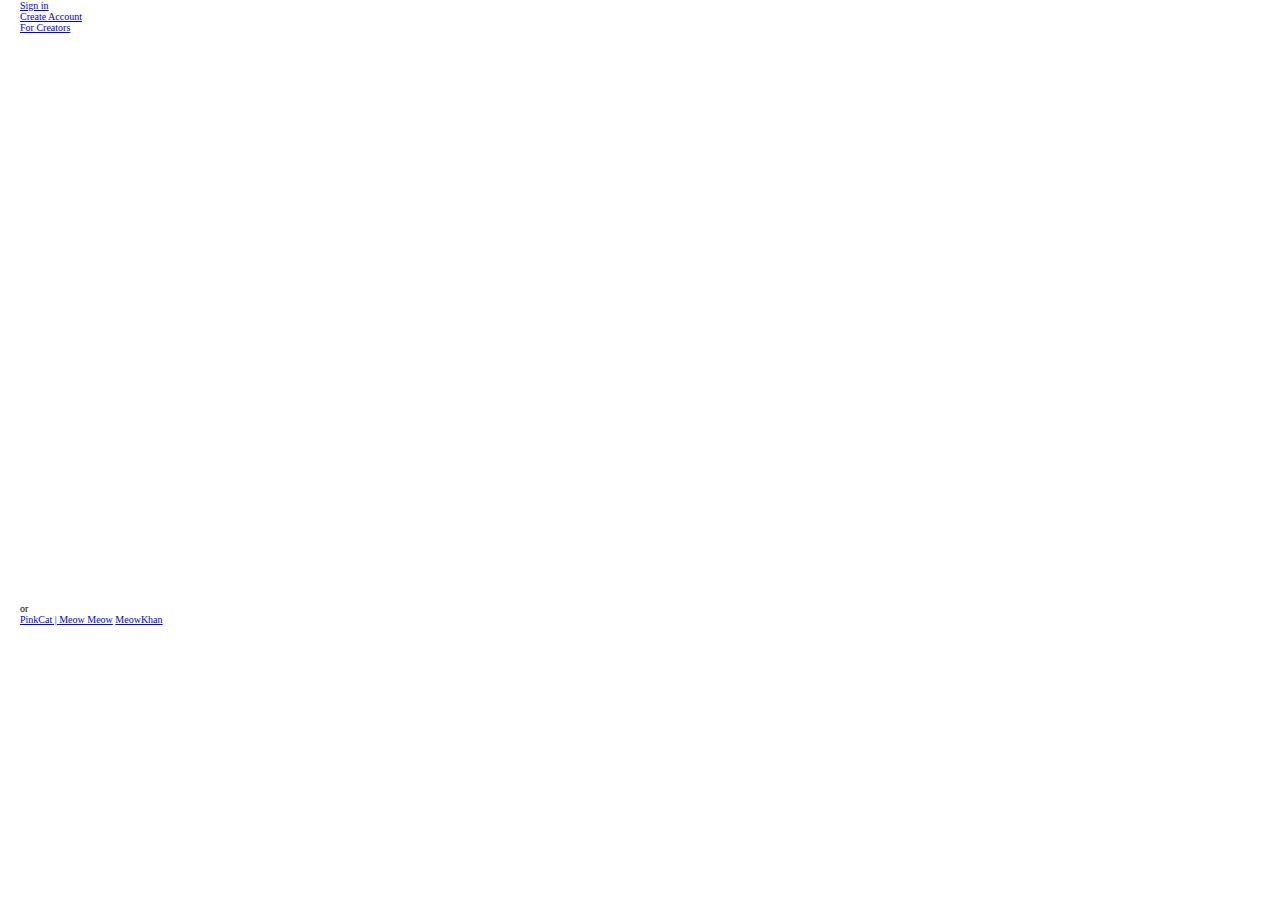
==== index.html @ 4145757f "Tst" ====
<!DOCTYPE html>
<html lang="en">
<head>
    <meta charset="UTF-8">
    <meta http-equiv="X-UA-Compatible" content="IE=edge">
    <meta name="viewport" content="width=device-width, initial-scale=1.0">
    <link rel="stylesheet" href="./css/style.css">
    <title>Document</title>
</head>
<body>
    <header class="container">
        <div class="header-inner">
            <div class="header-right">
                <ul class="header-buttons">
                    <li class="list-reset">
                        <a href="#" class="signin-button">Sign in</a>
                    </li>
                    <li class="list-reset">
                        <a href="#" class="signup-button">Create Account</a>
                    </li>
                    <li class="list-reset">
                        <a href="#" class="creators-button">For Creators</a>
                    </li>
                </ul>
            </div>
            <div class="header-middle"></div>
            <div class="header-left">
                <div class="logo-left">
                    <img src="/images/logo.svg" alt="Logo">
                </div>
            </div>
        </div>
    </header>
    <main class="container">
        <div class="search-song">
            <div class="search-field"></div>
            <p>or</p>
            <div class="upload-button"></div>
        </div>
        <section class="trending">
            <div class="boxes">
                <div class="row d-flex">
                    <div class="box d-flex fd-column">
                        <span class="box-top">
                            <span class="box-play"></span>
                        </span>
                        <span class="box-bottom">
                            <a href="#" class="box-link-title">PinkCat | Meow Meow</a>
                            <a href="#" class="box-link-artist">MeowKhan</a>
                        </span>
                    </div>
                </div>
            </div>
        </section>
        <section class="creators"></section>
        <section class="thanks"></section>
    </main>
    <footer class="container"></footer>
</body>
</html>
---- css/style.css ----
@import "style.css";
/* Resets */
*{
    padding: 0;
    margin: 0;
    box-sizing: border-box;
}
html{
    font-size: 10px;
}

.list-reset{
    list-style-type: none;
}
/* Utils */
.container{
    margin: 0 auto;
    max-width: 1240px;
}
.d-flex{
    display: flex;
}
.fd-column{
    flex-direction: column;
}
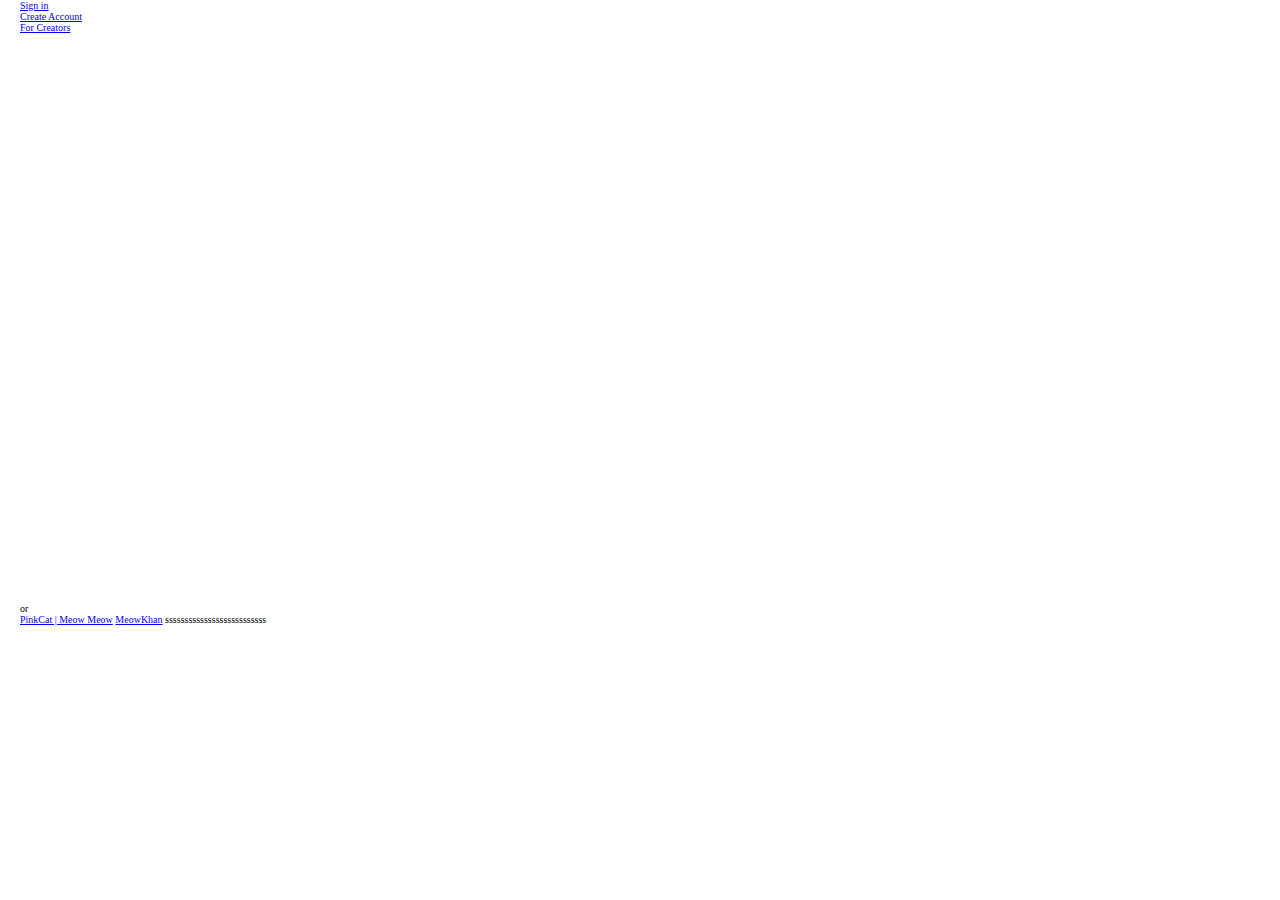
==== commit 377c56e5: "test?" ====
--- a/index.html
+++ b/index.html
@@ -47,6 +47,7 @@
                         <span class="box-bottom">
                             <a href="#" class="box-link-title">PinkCat | Meow Meow</a>
                             <a href="#" class="box-link-artist">MeowKhan</a>
+                            ssssssssssssssssssssssssss
                         </span>
                     </div>
                 </div>
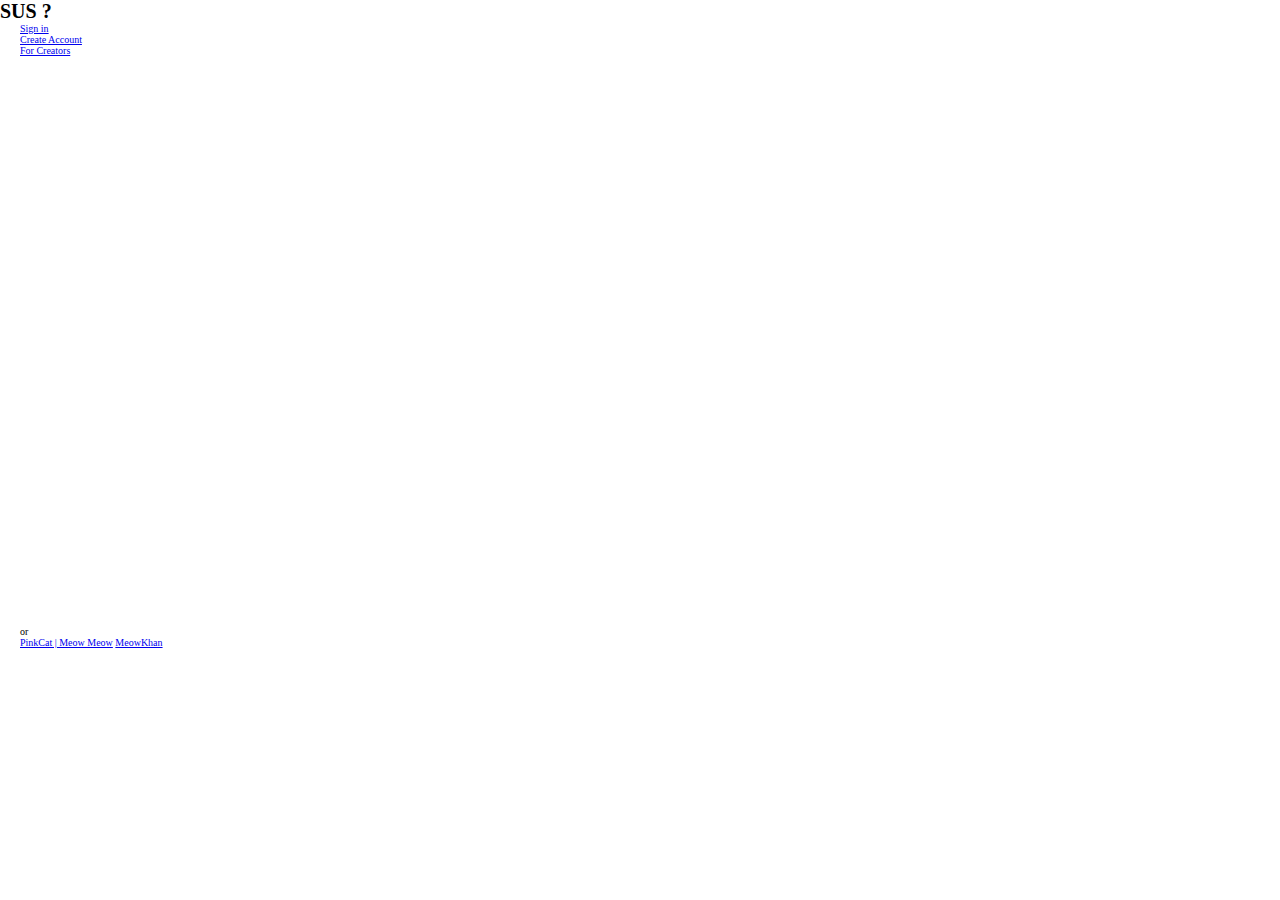
==== commit e86ed8c5: "TEST SUS" ====
--- a/index.html
+++ b/index.html
@@ -8,6 +8,7 @@
     <title>Document</title>
 </head>
 <body>
+    <h1>SUS ?</h1>
     <header class="container">
         <div class="header-inner">
             <div class="header-right">
@@ -47,7 +48,6 @@
                         <span class="box-bottom">
                             <a href="#" class="box-link-title">PinkCat | Meow Meow</a>
                             <a href="#" class="box-link-artist">MeowKhan</a>
-                            ssssssssssssssssssssssssss
                         </span>
                     </div>
                 </div>
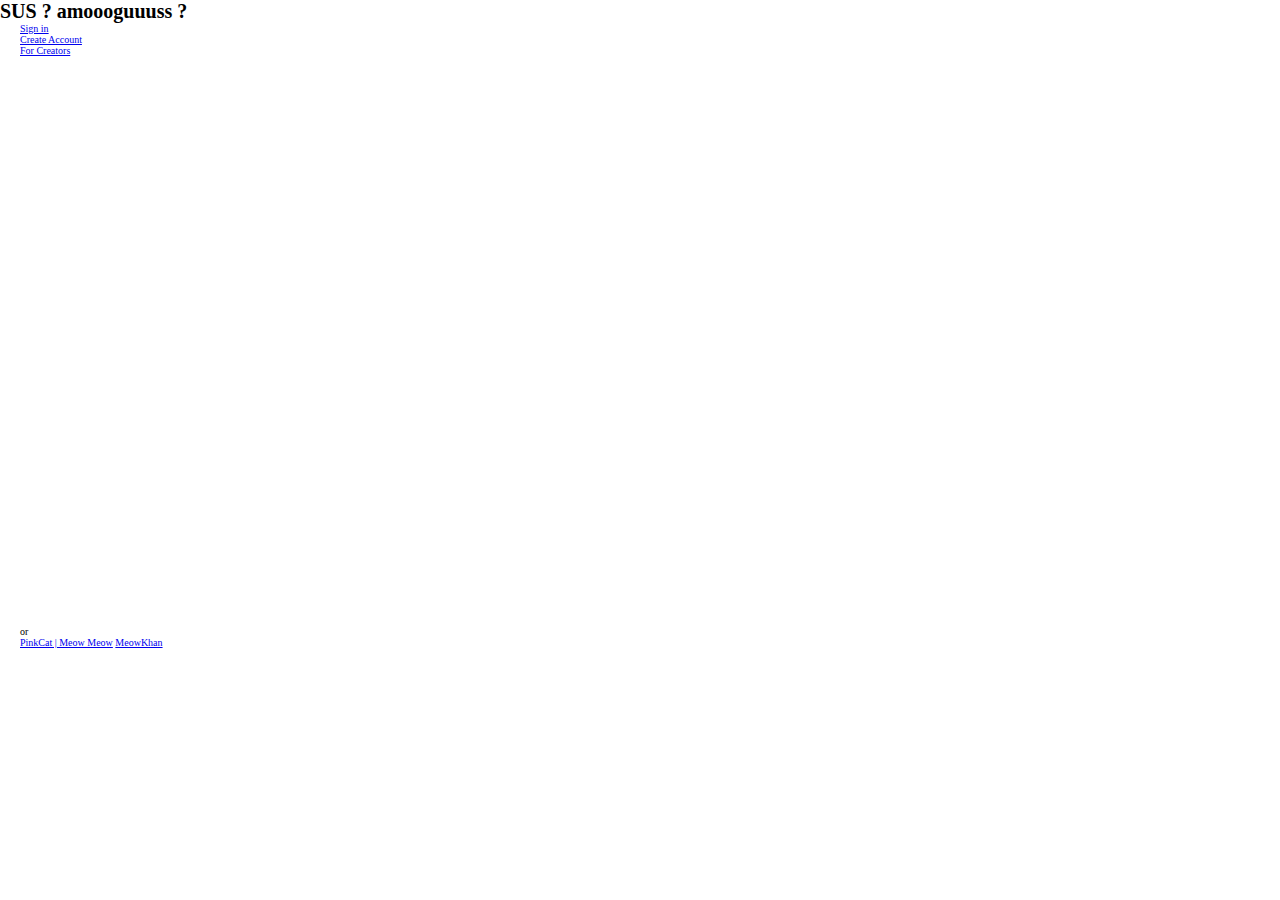
==== commit 336906f1: "amoogus" ====
--- a/index.html
+++ b/index.html
@@ -8,7 +8,7 @@
     <title>Document</title>
 </head>
 <body>
-    <h1>SUS ?</h1>
+    <h1>SUS ? amoooguuuss ?</h1>
     <header class="container">
         <div class="header-inner">
             <div class="header-right">
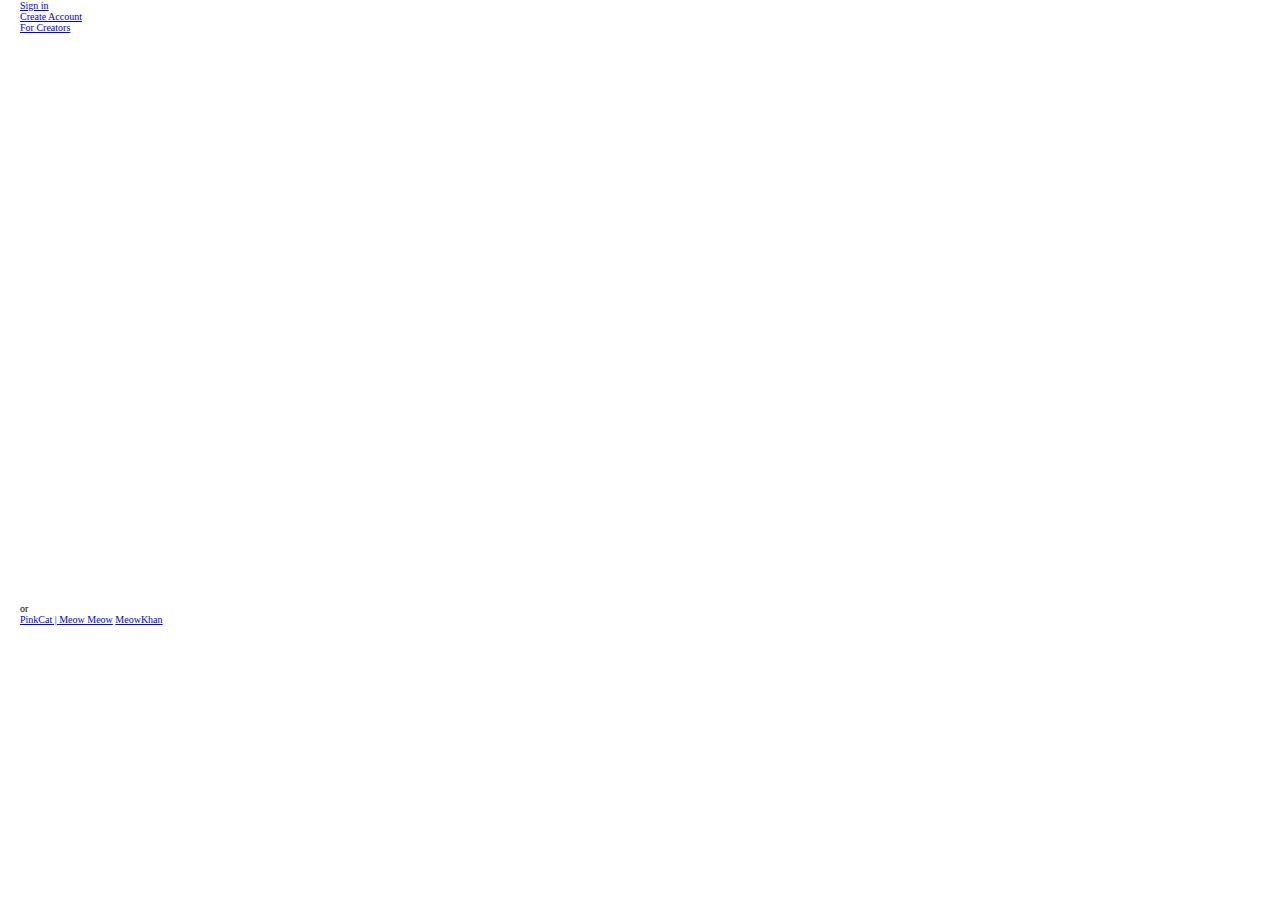
==== commit 996b202f: "Added Logo png file" ====
--- a/index.html
+++ b/index.html
@@ -8,7 +8,6 @@
     <title>Document</title>
 </head>
 <body>
-    <h1>SUS ? amoooguuuss ?</h1>
     <header class="container">
         <div class="header-inner">
             <div class="header-right">
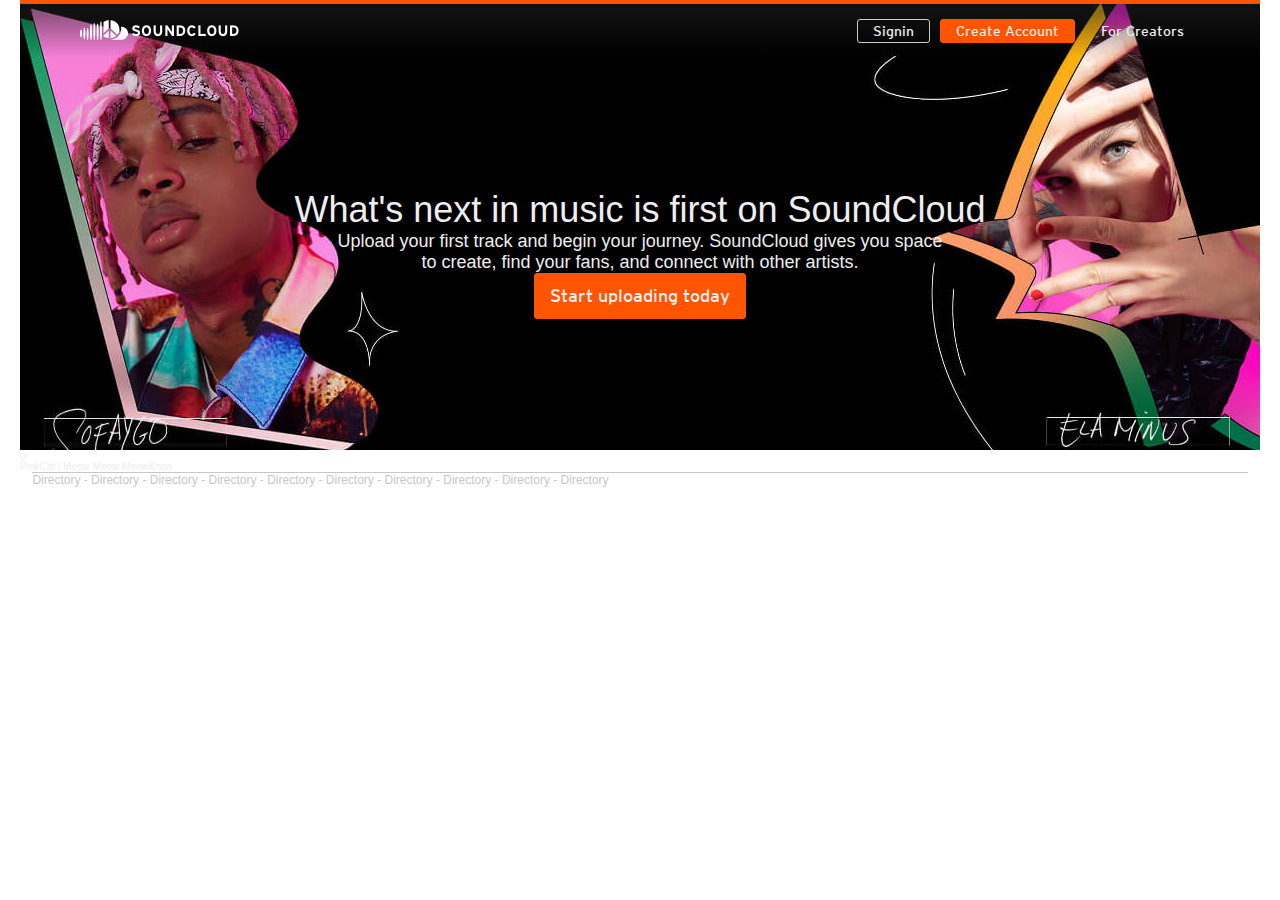
==== commit 05f23f15: "Added Header Added Hero Added Footer" ====
--- a/index.html
+++ b/index.html
@@ -7,28 +7,34 @@
     <link rel="stylesheet" href="./css/style.css">
     <title>Document</title>
 </head>
-<body>
+<body class="container">
     <header class="container">
         <div class="header-inner">
+            <div class="header-left">
+                <div class="logo-left">
+                    <img src="/images/logo.png" alt="Logo">
+                    <img src="/images/logo2.png" alt="Logo">
+                </div>
+            </div>
+            <div class="header-middle"></div>
             <div class="header-right">
                 <ul class="header-buttons">
                     <li class="list-reset">
-                        <a href="#" class="signin-button">Sign in</a>
+                        <a href="#" class="signin-button button">Signin</a>
                     </li>
                     <li class="list-reset">
-                        <a href="#" class="signup-button">Create Account</a>
+                        <a href="#" class="signup-button button">Create Account</a>
                     </li>
                     <li class="list-reset">
-                        <a href="#" class="creators-button">For Creators</a>
+                        <a href="#" class="creators-button button">For Creators</a>
                     </li>
                 </ul>
             </div>
-            <div class="header-middle"></div>
-            <div class="header-left">
-                <div class="logo-left">
-                    <img src="/images/logo.svg" alt="Logo">
-                </div>
-            </div>
+        </div>
+        <div class="hero">
+            <h1>What's next in music is first on SoundCloud</h1>
+            <p>Upload your first track and begin your journey. SoundCloud gives you space to create, find your fans, and connect with other artists. </p>
+            <a href="#" class="button">Start uploading today</a>
         </div>
     </header>
     <main class="container">
@@ -55,6 +61,28 @@
         <section class="creators"></section>
         <section class="thanks"></section>
     </main>
-    <footer class="container"></footer>
+    <footer class="container">
+        <div class="links">
+            <a href="#">Directory</a>
+            -
+            <a href="#">Directory</a>
+            -
+            <a href="#">Directory</a>
+            -
+            <a href="#">Directory</a>
+            -
+            <a href="#">Directory</a>
+            -
+            <a href="#">Directory</a>
+            -
+            <a href="#">Directory</a>
+            -
+            <a href="#">Directory</a>
+            -
+            <a href="#">Directory</a>
+            -
+            <a href="#">Directory</a>
+        </div>
+    </footer>
 </body>
 </html>--- a/css/style.css
+++ b/css/style.css
@@ -1,4 +1,4 @@
-@import "style.css";
+@import "fonts.css";
 /* Resets */
 *{
     padding: 0;
@@ -8,9 +8,18 @@
 html{
     font-size: 10px;
 }
+body{
+    font-family:Lucida Grande,Lucida Sans Unicode,Lucida Sans,Garuda,Verdana,Tahoma,sans-serif;
+    color:#eee;
+}
 
 .list-reset{
     list-style-type: none;
+}
+
+a{
+    text-decoration: none;
+    color: #eee;
 }
 /* Utils */
 .container{
@@ -22,4 +31,103 @@
 }
 .fd-column{
     flex-direction: column;
+}
+.button{
+    display: flex;
+    align-items: center;
+    background:#f50;
+    padding: 0.3rem 1.5rem;
+    border: 0.1rem solid #f50;
+    cursor: pointer;
+    border-radius: 0.3rem;
+    font-size: 1.4rem;
+    font-weight: 400;
+    text-align: center;
+    width: max-content;
+    font-family: Interstate,Lucida Grande,Lucida Sans Unicode,Lucida Sans,Garuda,Verdana,Tahoma,sans-serif;
+    text-shadow: none;
+}
+
+/* Normal Stuff */
+header{
+    background: #f50 url("/images/landing.jpg") 50% 0.4rem/cover no-repeat;
+    padding-top: 0.4rem;
+    height: 450px;
+    display: flex;
+    flex-direction: column;
+
+}
+.header-inner{
+    display: flex;
+    flex-direction: row;
+    padding: 1.5rem 6rem;
+    background: rgb(9,86,121);
+    background: linear-gradient(0deg, rgba(9,86,121,0) 0%, rgba(33,33,33,0.5) 86%);
+}
+/* .header-right{
+
+} */
+.header-buttons{
+    display: flex;
+    flex-direction: row;
+    gap:1rem;
+    flex-wrap: wrap;
+}
+.signin-button{
+    background:transparent;
+    border-color: #ccc;
+}
+/* .signup-button{
+
+} */
+.creators-button{
+    background: transparent;
+    border-color: transparent;
+}
+/* .header-left{
+
+} */
+.logo-left{
+    display: flex;
+    flex-wrap: nowrap;
+}
+.header-middle{
+    flex-grow: 1;
+}
+.hero{
+    display: flex;
+    flex-direction: column;
+    flex: 1;
+    justify-content: center;
+    align-items: center;
+    text-align: center;
+    font-weight: 100;
+}
+.hero p {
+    max-width: 50%;
+    font-size: 1.8rem;
+    
+}
+.hero h1{
+    font-size: 3.6rem;
+    font-weight: 100;
+}
+.hero .button{
+    height: 4.6rem;
+    line-height: 4.6rem;
+    min-width: 21rem;
+    font-size: 1.8rem;
+}
+
+footer{
+    border-top: 1px #c7c7c7 solid;
+    width: 98%;
+    color: #c7c7c7;
+    font-size: 1.2rem;
+}
+footer a{
+    color: #c7c7c7;
+}
+footer a:hover{
+    color: #b5b5b5;
 }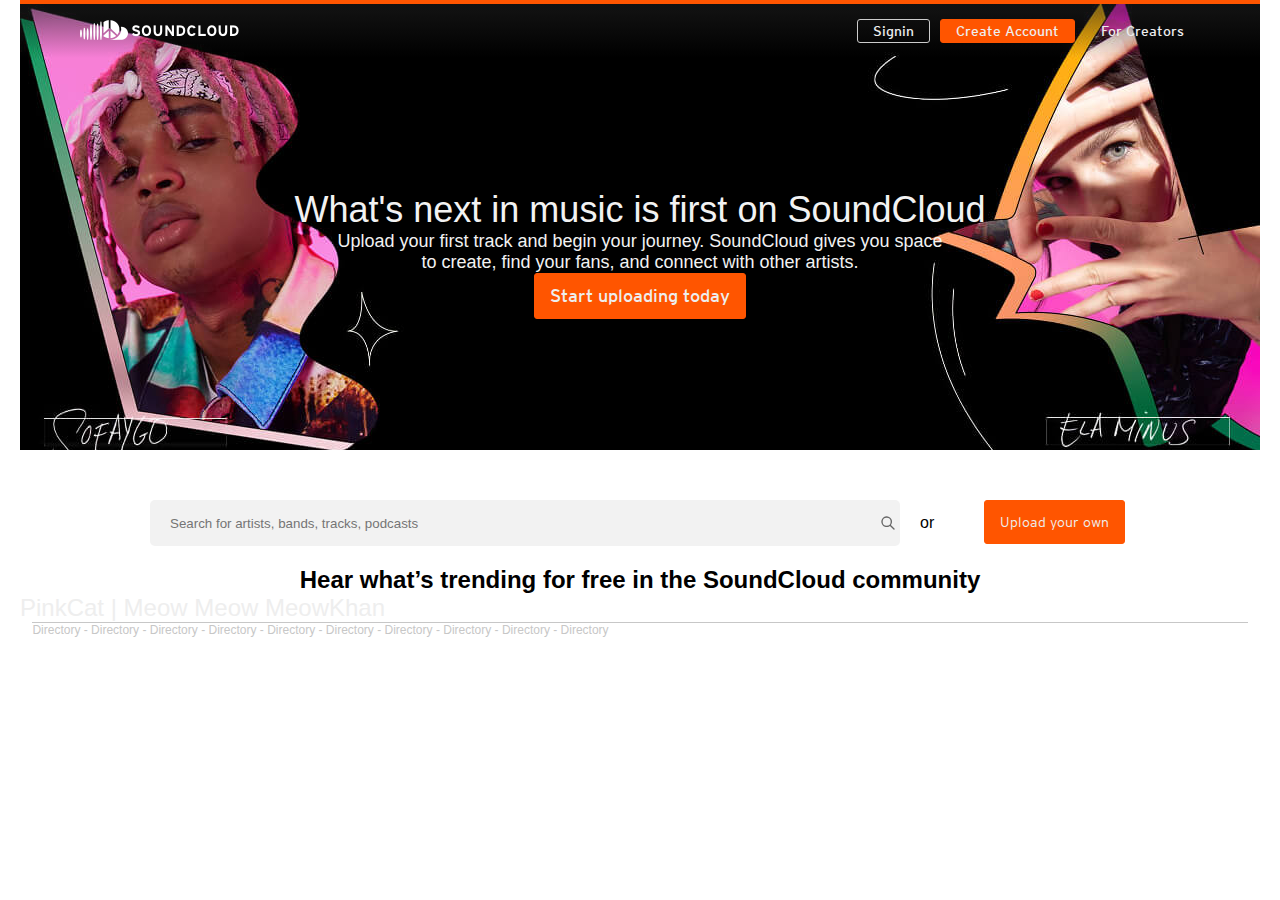
==== commit d64407d7: "added searchbox and upload button and next section header title" ====
--- a/index.html
+++ b/index.html
@@ -1,88 +1,104 @@
 <!DOCTYPE html>
 <html lang="en">
-<head>
-    <meta charset="UTF-8">
-    <meta http-equiv="X-UA-Compatible" content="IE=edge">
-    <meta name="viewport" content="width=device-width, initial-scale=1.0">
-    <link rel="stylesheet" href="./css/style.css">
+  <head>
+    <meta charset="UTF-8" />
+    <meta http-equiv="X-UA-Compatible" content="IE=edge" />
+    <meta name="viewport" content="width=device-width, initial-scale=1.0" />
+    <link rel="stylesheet" href="./css/style.css" />
     <title>Document</title>
-</head>
-<body class="container">
+  </head>
+  <body class="container">
     <header class="container">
-        <div class="header-inner">
-            <div class="header-left">
-                <div class="logo-left">
-                    <img src="/images/logo.png" alt="Logo">
-                    <img src="/images/logo2.png" alt="Logo">
-                </div>
-            </div>
-            <div class="header-middle"></div>
-            <div class="header-right">
-                <ul class="header-buttons">
-                    <li class="list-reset">
-                        <a href="#" class="signin-button button">Signin</a>
-                    </li>
-                    <li class="list-reset">
-                        <a href="#" class="signup-button button">Create Account</a>
-                    </li>
-                    <li class="list-reset">
-                        <a href="#" class="creators-button button">For Creators</a>
-                    </li>
-                </ul>
-            </div>
+      <div class="header-inner">
+        <div class="header-left">
+          <div class="logo-left">
+            <img src="/images/logo.png" alt="Logo" />
+            <img src="/images/logo2.png" alt="Logo" />
+          </div>
         </div>
-        <div class="hero">
-            <h1>What's next in music is first on SoundCloud</h1>
-            <p>Upload your first track and begin your journey. SoundCloud gives you space to create, find your fans, and connect with other artists. </p>
-            <a href="#" class="button">Start uploading today</a>
+        <div class="header-middle"></div>
+        <div class="header-right">
+          <ul class="header-buttons">
+            <li class="list-reset">
+              <a href="#" class="signin-button button">Signin</a>
+            </li>
+            <li class="list-reset">
+              <a href="#" class="signup-button button">Create Account</a>
+            </li>
+            <li class="list-reset">
+              <a href="#" class="creators-button button">For Creators</a>
+            </li>
+          </ul>
         </div>
+      </div>
+      <div class="hero">
+        <h1>What's next in music is first on SoundCloud</h1>
+        <p>
+          Upload your first track and begin your journey. SoundCloud gives you
+          space to create, find your fans, and connect with other artists.
+        </p>
+        <a href="#" class="button">Start uploading today</a>
+      </div>
     </header>
     <main class="container">
-        <div class="search-song">
-            <div class="search-field"></div>
-            <p>or</p>
-            <div class="upload-button"></div>
+      <div class="search-song d-flex">
+        <div class="search-field d-flex justify-center">
+          <form action="#">
+            <input
+              type="search"
+              name="search"
+              placeholder="Search for artists, bands, tracks, podcasts"
+            />
+          </form>
         </div>
-        <section class="trending">
-            <div class="boxes">
-                <div class="row d-flex">
-                    <div class="box d-flex fd-column">
-                        <span class="box-top">
-                            <span class="box-play"></span>
-                        </span>
-                        <span class="box-bottom">
-                            <a href="#" class="box-link-title">PinkCat | Meow Meow</a>
-                            <a href="#" class="box-link-artist">MeowKhan</a>
-                        </span>
-                    </div>
-                </div>
+        <div class="after-searchbox">
+          <p>or</p>
+          <div class="upload-button">
+            <a class="hero button">Upload your own</a>
+          </div>
+        </div>
+      </div>
+      <section class="trending">
+        <h4>Hear what’s trending for free in the SoundCloud community</h4>
+        <div class="boxes">
+          <div class="row d-flex">
+            <div class="box d-flex fd-column">
+              <span class="box-top">
+                <span class="box-play"></span>
+              </span>
+              <span class="box-bottom">
+                <a href="#" class="box-link-title">PinkCat | Meow Meow</a>
+                <a href="#" class="box-link-artist">MeowKhan</a>
+              </span>
             </div>
-        </section>
-        <section class="creators"></section>
-        <section class="thanks"></section>
+          </div>
+        </div>
+      </section>
+      <section class="creators"></section>
+      <section class="thanks"></section>
     </main>
     <footer class="container">
-        <div class="links">
-            <a href="#">Directory</a>
-            -
-            <a href="#">Directory</a>
-            -
-            <a href="#">Directory</a>
-            -
-            <a href="#">Directory</a>
-            -
-            <a href="#">Directory</a>
-            -
-            <a href="#">Directory</a>
-            -
-            <a href="#">Directory</a>
-            -
-            <a href="#">Directory</a>
-            -
-            <a href="#">Directory</a>
-            -
-            <a href="#">Directory</a>
-        </div>
+      <div class="links">
+        <a href="#">Directory</a>
+        -
+        <a href="#">Directory</a>
+        -
+        <a href="#">Directory</a>
+        -
+        <a href="#">Directory</a>
+        -
+        <a href="#">Directory</a>
+        -
+        <a href="#">Directory</a>
+        -
+        <a href="#">Directory</a>
+        -
+        <a href="#">Directory</a>
+        -
+        <a href="#">Directory</a>
+        -
+        <a href="#">Directory</a>
+      </div>
     </footer>
-</body>
-</html>+  </body>
+</html>
--- a/css/style.css
+++ b/css/style.css
@@ -10,7 +10,7 @@
 }
 body{
     font-family:Lucida Grande,Lucida Sans Unicode,Lucida Sans,Garuda,Verdana,Tahoma,sans-serif;
-    color:#eee;
+    color:#f2f2f2;
 }
 
 .list-reset{
@@ -31,6 +31,9 @@
 }
 .fd-column{
     flex-direction: column;
+}
+.justify-center{
+    justify-content: center;
 }
 .button{
     display: flex;
@@ -130,4 +133,52 @@
 }
 footer a:hover{
     color: #b5b5b5;
-}+}
+
+.search-field form input{
+    display: flex;
+    justify-content: center;
+    margin-top: 5rem;
+    margin-left: 13rem;
+    background-color: #f2f2f2;
+    background-image: url(/images/search.svg);
+    background-position: 73rem 1.5rem; 
+    background-repeat: no-repeat;
+    outline: none;
+    height: 4.6rem;
+    border-radius: .5rem;
+    width: 75rem;
+    padding-left: 2rem;
+    padding-top: 1.6rem;
+    padding-bottom: 1.6rem;
+    border: none;
+    color: #bbbbbb;
+    /* definig searchbox */
+}
+.after-searchbox{
+    display: flex;
+    margin-top: 5rem;
+    justify-content: center;
+    align-items: center;
+    gap: 5rem;
+    font-size: 1.6rem;
+    color: black;
+    /* defining text & buttons after searchbox */
+}
+.after-searchbox p{
+    margin-left: 2rem;
+}
+.upload-button{
+    height: 4.6rem;
+    line-height: 3.6rem;
+    min-width: 21rem;
+    font-size: 1.8rem;
+}
+/* trending section */
+.trending{
+    color: #000;
+    text-align: center;
+    padding-top: 2rem;
+    font-size: 2.4rem;
+    font-weight: 100;
+}
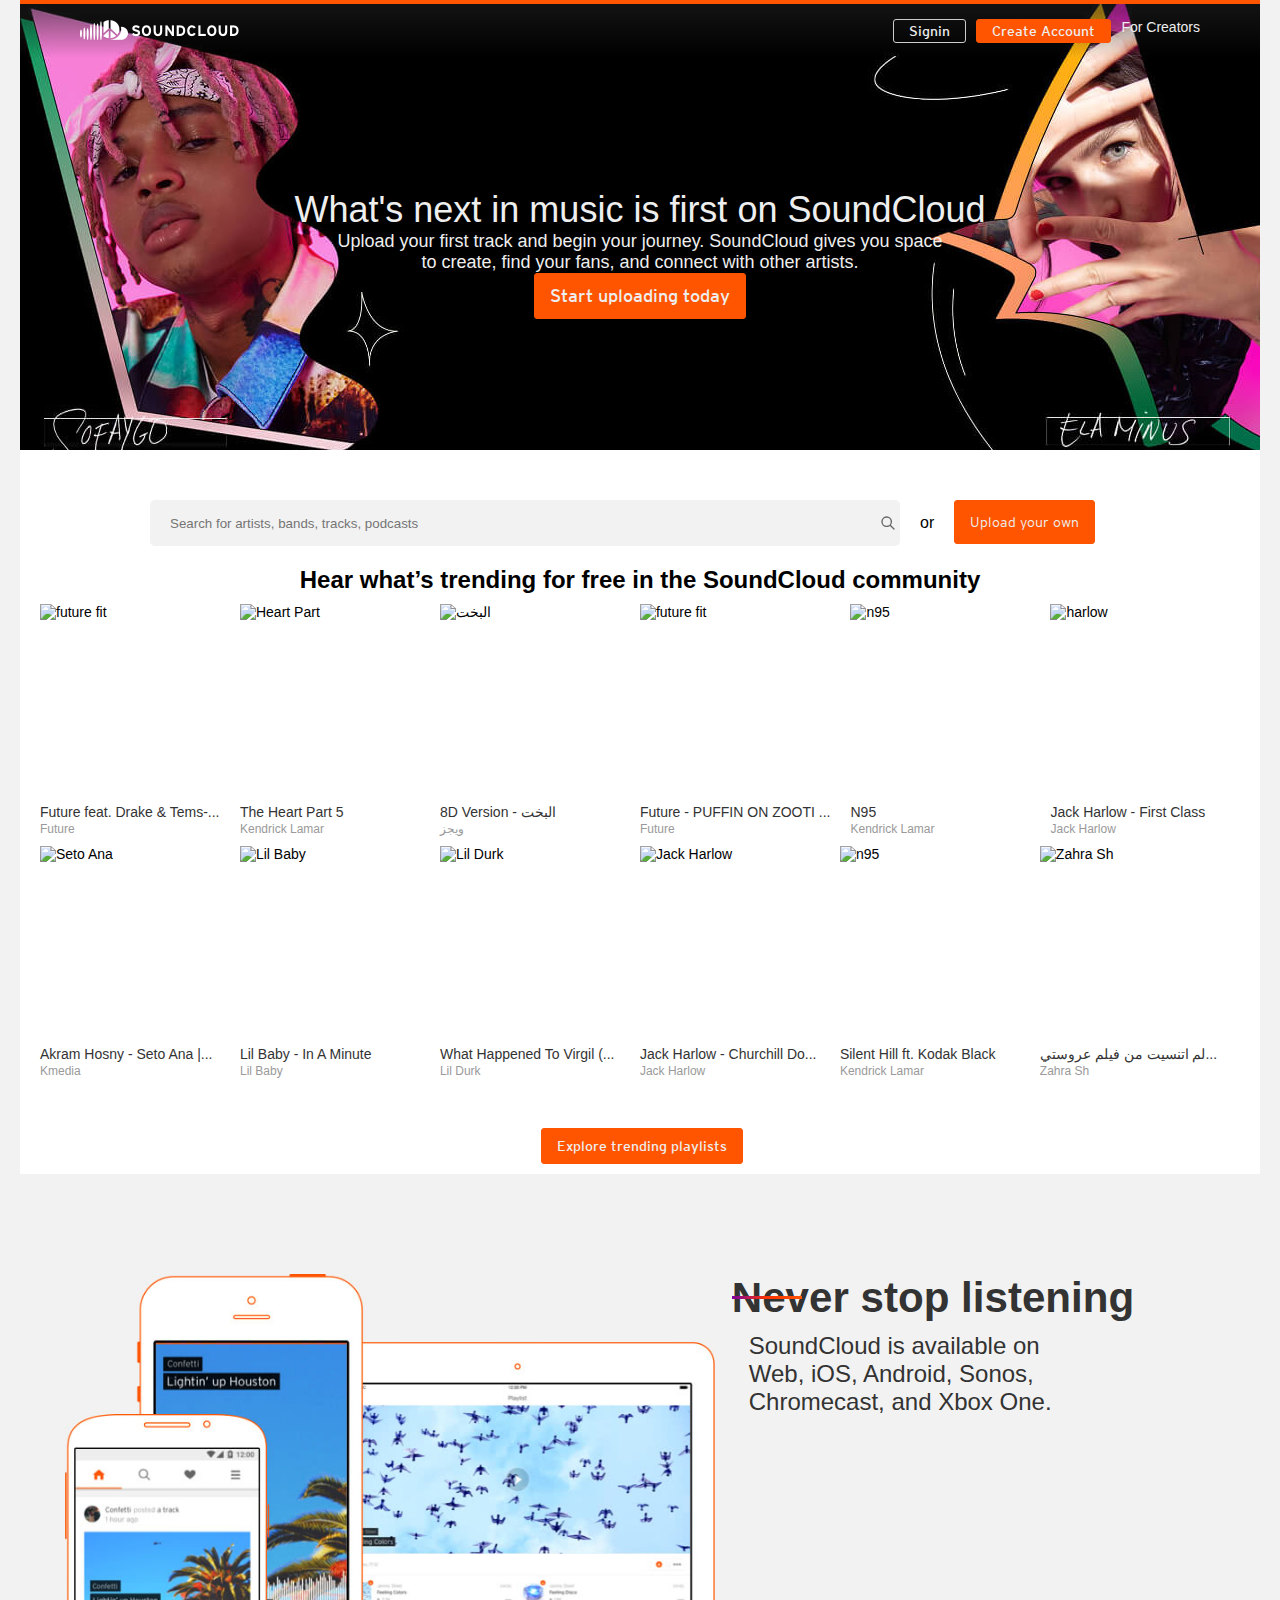
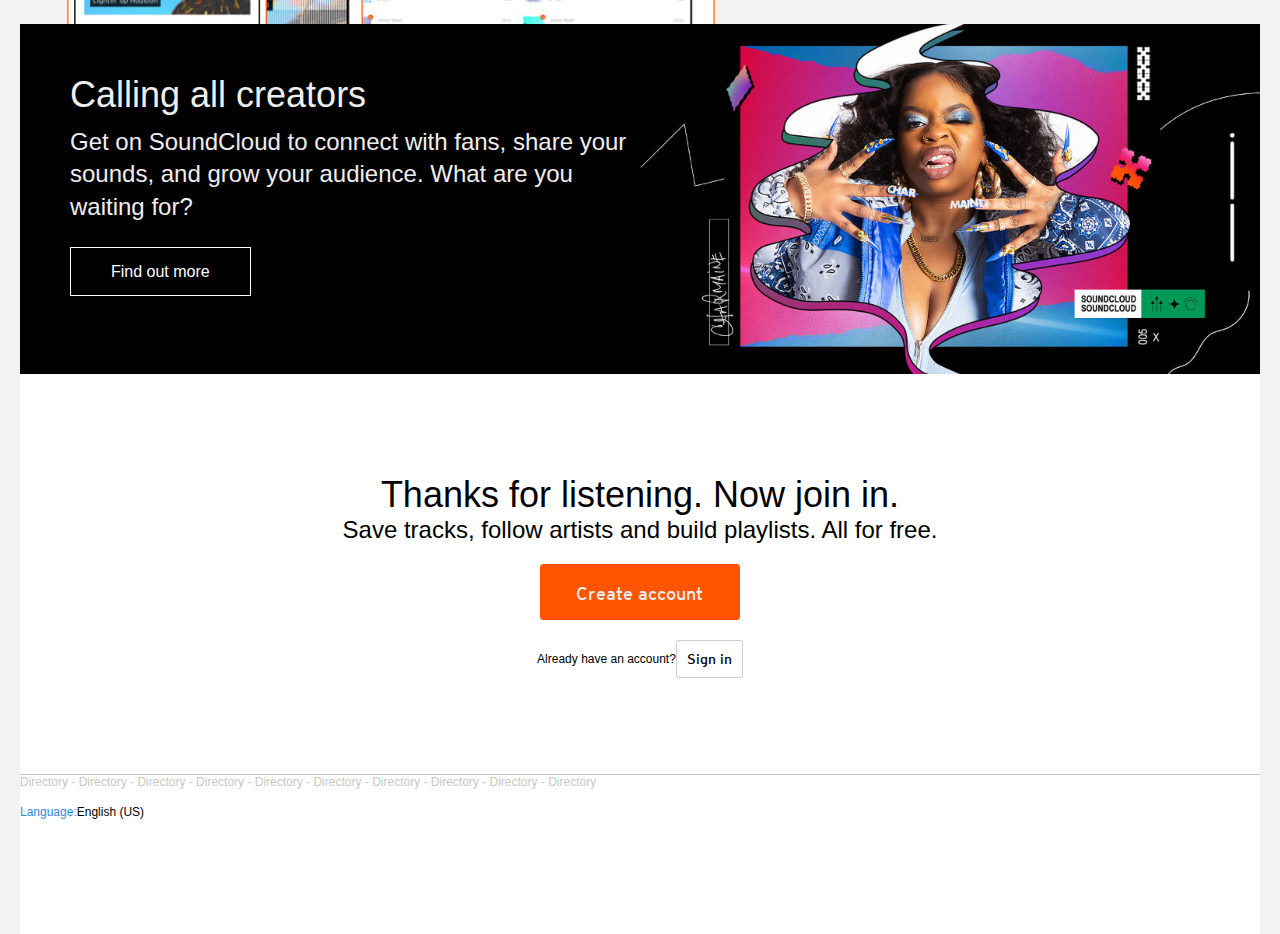
==== commit 0da4344f: "full release" ====
--- a/index.html
+++ b/index.html
@@ -5,7 +5,12 @@
     <meta http-equiv="X-UA-Compatible" content="IE=edge" />
     <meta name="viewport" content="width=device-width, initial-scale=1.0" />
     <link rel="stylesheet" href="./css/style.css" />
-    <title>Document</title>
+    <link
+      rel="shortcut icon"
+      href="https://a-v2.sndcdn.com/assets/images/sc-icons/favicon-2cadd14bdb.ico"
+      type="image/x-icon"
+    />
+    <title>Stream and listen to music online for free with SoundCloud</title>
   </head>
   <body class="container">
     <header class="container">
@@ -26,7 +31,7 @@
               <a href="#" class="signup-button button">Create Account</a>
             </li>
             <li class="list-reset">
-              <a href="#" class="creators-button button">For Creators</a>
+              <a href="#" class="creators">For Creators</a>
             </li>
           </ul>
         </div>
@@ -41,64 +46,262 @@
       </div>
     </header>
     <main class="container">
-      <div class="search-song d-flex">
-        <div class="search-field d-flex justify-center">
-          <form action="#">
-            <input
+      <div class="search-and-box container">
+        <div class="search-song d-flex">
+          <div class="search-field d-flex justify-center">
+            <form action="#">
+              <input
               type="search"
               name="search"
               placeholder="Search for artists, bands, tracks, podcasts"
+              />
+            </form>
+          </div>
+          <div class="after-searchbox">
+            <p>or</p>
+            <div class="upload-button">
+              <a class="hero button">Upload your own</a>
+            </div>
+          </div>
+        </div>
+        <section class="trending">
+          <h4>Hear what’s trending for free in the SoundCloud community</h4>
+          <div class="boxes">
+          <div class="row d-flex">
+              <div class="box d-flex fd-column">
+                <img
+                src="https://i1.sndcdn.com/artworks-jfArPiVfUN7M-0-t200x200.jpg"
+                width="179.98px"
+                height="179.98"
+                alt="future fit"
+                />
+                <span class="box-bottom">
+                <a href="#" class="box-link-title">Future feat. Drake & Tems-...</a>
+                <a href="#" class="box-link-artist">Future</a>
+              </span>
+            </div>
+            <div class="box d-flex fd-column">
+              <img
+              src="https://i1.sndcdn.com/artworks-y9WiyP8FlyhyyAwD-3zJfog-t200x200.jpg"
+              width="179.98px"
+              height="179.98"
+              alt="Heart Part"
+              />
+              <span class="box-bottom">
+                <a href="#" class="box-link-title">The Heart Part 5 </a>
+                <a href="#" class="box-link-artist">Kendrick Lamar</a>
+              </span>
+            </div>
+            <div class="box d-flex fd-column">
+              <img
+              src="https://i1.sndcdn.com/artworks-BwCl8uPvF2nITkkR-zfHhAw-t200x200.jpg"
+              width="179.98px"
+              height="179.98px"
+              alt="البخت"
+              />
+              <span class="box-bottom">
+                <a href="#" class="box-link-title">8D Version - البخت </a>
+                <a href="#" class="box-link-artist">ويجز</a>
+              </span>
+            </div>
+            <div class="box d-flex fd-column">
+              <img
+              src="https://i1.sndcdn.com/artworks-jfArPiVfUN7M-0-t200x200.jpg"
+              width="179.98px"
+              height="179.98px"
+              alt="future fit"
+              />
+              <span class="box-bottom">
+                <a href="#" class="box-link-title">Future - PUFFIN ON ZOOTI ...</a>
+                <a href="#" class="box-link-artist">Future</a>
+              </span>
+            </div>
+            <div class="box d-flex fd-column">
+              <img
+                src="https://i1.sndcdn.com/artworks-6OXCGF37MPCsUJNe-1XCKnA-t200x200.jpg"
+                width="179.98px"
+                height="179.98px"
+                alt="n95"
+              />
+              <span class="box-bottom">
+                <a href="#" class="box-link-title"
+                  >N95</a
+                >
+                <a href="#" class="box-link-artist">Kendrick Lamar</a>
+              </span>
+            </div>
+            <div class="box d-flex fd-column">
+              <img
+                src="https://i1.sndcdn.com/artworks-k49s80MWmgjF-0-t200x200.jpg"
+                width="179.98px"
+                height="179.98px"
+                alt="harlow"
+              />
+              <span class="box-bottom">
+                <a href="#" class="box-link-title"
+                  >Jack Harlow - First Class
+                  </a
+                >
+                <a href="#" class="box-link-artist">Jack Harlow</a>
+              </span>
+            </div>
+            
+          </div>
+        </div>
+        <div class="row d-flex">
+          <div class="box d-flex fd-column">
+            <img
+            src="https://i1.sndcdn.com/artworks-V9NBXSpLzRsjkuAO-4y4u7w-t200x200.jpg"
+            width="179.98px"
+            height="179.98"
+            alt="Seto Ana"
             />
-          </form>
-        </div>
-        <div class="after-searchbox">
-          <p>or</p>
-          <div class="upload-button">
-            <a class="hero button">Upload your own</a>
-          </div>
-        </div>
-      </div>
-      <section class="trending">
-        <h4>Hear what’s trending for free in the SoundCloud community</h4>
-        <div class="boxes">
-          <div class="row d-flex">
-            <div class="box d-flex fd-column">
-              <span class="box-top">
-                <span class="box-play"></span>
-              </span>
-              <span class="box-bottom">
-                <a href="#" class="box-link-title">PinkCat | Meow Meow</a>
-                <a href="#" class="box-link-artist">MeowKhan</a>
-              </span>
-            </div>
-          </div>
-        </div>
+            <span class="box-bottom">
+            <a href="#" class="box-link-title"
+            >Akram Hosny - Seto Ana |...</a
+            >
+            <a href="#" class="box-link-artist">Kmedia</a>
+          </span>
+        </div>
+        <div class="box d-flex fd-column">
+          <img
+          src="https://i1.sndcdn.com/artworks-nbbWXRkL7pzx-0-t200x200.jpg"
+          width="179.98px"
+          height="179.98"
+          alt="Lil Baby"
+          />
+          <span class="box-bottom">
+            <a href="#" class="box-link-title">Lil Baby - In A Minute</a>
+            <a href="#" class="box-link-artist">Lil Baby</a>
+          </span>
+        </div>
+        <div class="box d-flex fd-column">
+          <img
+          src="https://i1.sndcdn.com/artworks-MxXOinDj12Bh-0-t200x200.jpg"
+          width="179.98px"
+          height="179.98px"
+          alt="Lil Durk"
+          />
+          <span class="box-bottom">
+            <a href="#" class="box-link-title">What Happened To Virgil (...</a>
+            <a href="#" class="box-link-artist">Lil Durk</a>
+          </span>
+        </div>
+        <div class="box d-flex fd-column">
+          <img
+          src="https://i1.sndcdn.com/artworks-F5iDl73wqc5r-0-t200x200.jpg"
+          width="179.98px"
+          height="179.98px"
+          alt="Jack Harlow"
+          />
+          <span class="box-bottom">
+            <a href="#" class="box-link-title"
+            >Jack Harlow - Churchill Do...</a
+            >
+            <a href="#" class="box-link-artist">Jack Harlow</a>
+          </span>
+        </div>
+        <div class="box d-flex fd-column">
+          <img
+            src="https://i1.sndcdn.com/artworks-6OXCGF37MPCsUJNe-1XCKnA-t200x200.jpg"
+            width="179.98px"
+            height="179.98px"
+            alt="n95"
+          />
+          <span class="box-bottom">
+            <a href="#" class="box-link-title"
+              >Silent Hill ft. Kodak Black</a
+            >
+            <a href="#" class="box-link-artist">Kendrick Lamar</a>
+          </span>
+        </div>
+        <div class="box d-flex fd-column">
+          <img
+            src="https://i1.sndcdn.com/artworks-wZHTG6XJwgji9TEI-w4aUvQ-t200x200.jpg"
+            width="179.98px"
+            height="179.98px"
+            alt="Zahra Sh"
+          />
+          <span class="box-bottom">
+            <a href="#" class="box-link-title"
+              >لم  اتنسيت من فيلم عروستي...</a
+            >
+            <a href="#" class="box-link-artist">Zahra Sh</a>
+          </span>
+        </div>
+      </div>
+      <div class="d-flex explore">
+        <a href="#" class="button explore-btn">Explore trending playlists</a>
+      </div>
+      </div>
+      <div class="download container">
+        <img src="./images/phones.jpg" alt="phones">
+        <div class="download-title">
+          <h3>Never stop listening</h3>
+          <p class="download-texts">SoundCloud is available on Web, iOS, Android, Sonos, Chromecast, and Xbox One.</p>
+          <div class="download-btn">
+            <a href="#" class="appstore-btn">
+              Download on the App Store</a>
+            <a href="#" class="gplay-btn">Get it on Google Play</a>
+          </div>
+        </div>
+      </div>
+      </div>
       </section>
-      <section class="creators"></section>
-      <section class="thanks"></section>
-    </main>
-    <footer class="container">
-      <div class="links">
-        <a href="#">Directory</a>
-        -
-        <a href="#">Directory</a>
-        -
-        <a href="#">Directory</a>
-        -
-        <a href="#">Directory</a>
-        -
-        <a href="#">Directory</a>
-        -
-        <a href="#">Directory</a>
-        -
-        <a href="#">Directory</a>
-        -
-        <a href="#">Directory</a>
-        -
-        <a href="#">Directory</a>
-        -
-        <a href="#">Directory</a>
-      </div>
-    </footer>
+      <section class="creators">
+        <div class="creators-teaser">
+          <div class="creators-text-title">
+            Calling all creators
+          </div>
+          <div class="creators-text">     
+    Get on SoundCloud to connect with fans, share your sounds, and grow your audience. What are you waiting for?
+          </div>
+          <div class="creators-btn">
+            <a href="#" class="creators-button">
+              Find out more
+            </a>
+          </div>
+        </div>
+      </section>
+      <div class="after-creators">
+        <section class="thanks">
+          <div class="thanks-header">Thanks for listening. Now join in.
+            <p class="normal-text">
+              Save tracks, follow artists and build playlists. All for free.
+              </p>
+              <a href="#" class="button create-acc-btn">Create account</a>
+          </div>
+          <div class="login">
+            <p class="small-text">Already have an account?</p>
+            <a href="#" class="signin-button button login-btn">Sign in</a>
+          </div>
+        </section>
+      </main>
+      <footer class="container">
+        <div class="links">
+          <a href="#">Directory</a>
+          -
+          <a href="#">Directory</a>
+          -
+          <a href="#">Directory</a>
+          -
+          <a href="#">Directory</a>
+          -
+          <a href="#">Directory</a>
+          -
+          <a href="#">Directory</a>
+          -
+          <a href="#">Directory</a>
+          -
+          <a href="#">Directory</a>
+          -
+          <a href="#">Directory</a>
+          -
+          <a href="#">Directory</a>
+        </div>
+        <a href="#" class="lang">Language:<a href="#" class="eng-us">English (US)</a>
+          </a>
+      </footer>
+    </div>
   </body>
 </html>
--- a/css/style.css
+++ b/css/style.css
@@ -1,184 +1,371 @@
 @import "fonts.css";
 /* Resets */
-*{
-    padding: 0;
-    margin: 0;
-    box-sizing: border-box;
-}
-html{
-    font-size: 10px;
-}
-body{
-    font-family:Lucida Grande,Lucida Sans Unicode,Lucida Sans,Garuda,Verdana,Tahoma,sans-serif;
-    color:#f2f2f2;
-}
-
-.list-reset{
-    list-style-type: none;
-}
-
-a{
-    text-decoration: none;
+* {
+  padding: 0;
+  margin: 0;
+  box-sizing: border-box;
+}
+html {
+  font-size: 10px;
+}
+body {
+  font-family:'Lucida Grande', Lucida Sans Unicode, Lucida Sans, Garuda, Verdana,
+    Tahoma, sans-serif;
+  background-color: #f2f2f2;
+}
+
+.list-reset {
+  list-style-type: none;
+}
+
+a {
+  text-decoration: none;
+  color: #eee;
+}
+/* Utils */
+.container {
+  margin: 0 auto;
+  max-width: 1240px;
+}
+.d-flex {
+  display: flex;
+}
+.fd-column {
+  flex-direction: column;
+}
+.justify-center {
+  justify-content: center;
+}
+.button {
+  display: flex;
+  align-items: center;
+  background: #f50;
+  padding: 0.3rem 1.5rem;
+  border: 0.1rem solid #f50;
+  cursor: pointer;
+  border-radius: 0.3rem;
+  font-size: 1.4rem;
+  font-weight: 400;
+  text-align: center;
+  width: max-content;
+  font-family: Interstate, Lucida Grande, Lucida Sans Unicode, Lucida Sans,
+    Garuda, Verdana, Tahoma, sans-serif;
+  text-shadow: none;
+}
+.normal-text{
+    font-size: 2.4rem;
+}
+.small-text{
+    font-size: 1.2rem;
+}
+
+/* Normal Stuff */
+header {
+  background: #f50 url("/images/landing.jpg") 50% 0.4rem / cover no-repeat;
+  padding-top: 0.4rem;
+  height: 450px;
+  display: flex;
+  flex-direction: column;
+  color: #eee;
+}
+.header-inner {
+  display: flex;
+  flex-direction: row;
+  padding: 1.5rem 6rem;
+  background: rgb(9, 86, 121);
+  background: linear-gradient(
+    0deg,
+    rgba(9, 86, 121, 0) 0%,
+    rgba(33, 33, 33, 0.5) 86%
+  );
+}
+/* .header-right{
+
+} */
+.header-buttons {
+  display: flex;
+  flex-direction: row;
+  gap: 1rem;
+  flex-wrap: wrap;
+}
+.signin-button {
+  background: transparent;
+  border-color: #ccc;
+}
+/* .signup-button{
+
+} */
+.creators{
+    font-size: 1.4rem;
+}
+.creators-button {
+  background: transparent;
+  color: #fff;
+  border-color: #ccc;
+  border: .05rem solid;
+  font-size: medium;
+  padding: 1.5rem 4rem;
+
+}
+/* .header-left{
+
+} */
+.logo-left {
+  display: flex;
+  flex-wrap: nowrap;
+}
+.header-middle {
+  flex-grow: 1;
+}
+.hero {
+  display: flex;
+  flex-direction: column;
+  flex: 1;
+  justify-content: center;
+  align-items: center;
+  text-align: center;
+  font-weight: 100;
+}
+.hero p {
+  max-width: 50%;
+  font-size: 1.8rem;
+}
+.hero h1 {
+  font-size: 3.6rem;
+  font-weight: 100;
+}
+.hero .button {
+  height: 4.6rem;
+  line-height: 4.6rem;
+  min-width: 21rem;
+  font-size: 1.8rem;
+}
+
+/* search field */
+
+.search-field form input {
+  display: flex;
+  justify-content: center;
+  margin-top: 5rem;
+  margin-left: 13rem;
+  background-color: #f2f2f2;
+  background-image: url(/images/search.svg);
+  background-position: 73rem 1.5rem;
+  background-repeat: no-repeat;
+  outline: none;
+  height: 4.6rem;
+  border-radius: 0.5rem;
+  width: 75rem;
+  padding-left: 2rem;
+  padding-top: 1.6rem;
+  padding-bottom: 1.6rem;
+  border: none;
+  color: #bbbbbb;
+  /* definig searchbox */
+}
+.after-searchbox {
+  display: flex;
+  margin-top: 5rem;
+  justify-content: center;
+  align-items: center;
+  gap: 2rem;
+  font-size: 1.6rem;
+  color: black;
+  /* defining text & buttons after searchbox */
+}
+.after-searchbox p {
+  margin-left: 2rem;
+}
+.upload-button {
+  height: 4.6rem;
+  line-height: 3.6rem;
+  min-width: 21rem;
+  font-size: 1.8rem;
+}
+/* trending section */
+.trending {
+  color: #000;
+  text-align: center;
+  padding-top: 2rem;
+  font-size: 2.4rem;
+  font-weight: 100;
+}
+.box {
+  margin-left: 2rem;
+  margin-top: 1rem;
+  display: flex;
+  flex-direction: column;
+  font-size: 1.4rem;
+  text-align: left;
+  gap: 2rem;
+}
+.box-link-title {
+  display: flex;
+  flex-direction: column;
+  color: #333;
+}
+.box-link-artist {
+  color: #999999;
+  font-size: 1.2rem;
+}
+.explore {
+  width: 21.248rem;
+  height: 4.6rem;
+  margin-left: 42%;
+  font-size: 1.4rem;
+  font-weight: 100;
+  margin-top: 5rem;
+  margin-bottom: 10rem;
+}
+.explore-btn{
+    margin-bottom: 1rem;
+}
+.search-and-box {
+  background-color: #fff;
+  width: 100%;
+}
+/* download section */
+.download {
+    width: 115rem;
+    height: 35rem;
+    display: flex;
+    background-color: #f2f2f2;
+
+}
+.download-title {
+  display: flex;
+  flex-direction: column;
+  color: #333;
+  font-size: 3.6rem;
+  font-weight: 100;
+  margin-left: 1.7rem;
+}
+.download-title::after {
+  content: "";
+  display: block;
+  width: 7rem;
+  height: .3rem;
+  background-image: linear-gradient(90deg, #7d01a1, #f30 50%, #f50);
+  margin-top: -19rem;
+}
+.download-texts {
+  color: #333;
+  width: 35rem;
+  padding-top: 1rem;
+  font-size: 2.4rem;
+  font-weight: 100;
+  margin-left: 1.7rem;
+}
+.download-btn{
+    margin-top: 3rem;
+    display: flex;
+}
+.appstore-btn{
+    background-image: url('https://a-v2.sndcdn.com/assets/images/appstore_badge@en-9e7292e6.png');
+    background-repeat: no-repeat;
+    display: inline;
+    color: transparent;
+    margin-left: 2rem;
+    width: 12rem;
+    height: 4rem;
+}
+.gplay-btn{
+    background-image: url('https://a-v2.sndcdn.com/assets/images/google_play_badge@en-51d52194.png');
+    background-repeat: no-repeat;
+    display: inline;
+    color: transparent;
+    margin-left: 1rem;
+    width: 13.5rem;
+    height: 4rem;
+}
+/* creators section */
+.creators-teaser{
+    font-weight: 100;
+    background-image: url("/images/creator.jpg");
+    background-size: cover;
+    display: flex;
+    height: 35rem;
+    flex-direction: column;
+}
+.creators-text-title{
+    margin:5rem 10rem 1rem 5rem ;
+    font-size: 3.6rem;
     color: #eee;
-}
-/* Utils */
-.container{
-    margin: 0 auto;
-    max-width: 1240px;
-}
-.d-flex{
-    display: flex;
-}
-.fd-column{
+
+}
+.creators-text{
+    margin:0 10rem 1rem 5rem ;
+    width: 45%;
+    font-size: 2.4rem;
+    line-height: 1.35;
+    color: #eee;
+}
+.creators-btn{
+    margin-top: 3rem;
+    margin-left: 5rem;
+}
+
+.after-creators{
+    /* white background creation */
+    background-color: #fff;
+    width: 100%;
+    height: 40rem;
+}
+/* thanks section */
+.thanks{
+    display: flex;
     flex-direction: column;
 }
-.justify-center{
+.thanks-header{
+    display: flex;
+    align-items: center;
+    flex-direction: column;
+    margin-top: 10rem;
     justify-content: center;
-}
-.button{
-    display: flex;
-    align-items: center;
-    background:#f50;
-    padding: 0.3rem 1.5rem;
-    border: 0.1rem solid #f50;
-    cursor: pointer;
-    border-radius: 0.3rem;
-    font-size: 1.4rem;
-    font-weight: 400;
-    text-align: center;
-    width: max-content;
-    font-family: Interstate,Lucida Grande,Lucida Sans Unicode,Lucida Sans,Garuda,Verdana,Tahoma,sans-serif;
-    text-shadow: none;
-}
-
-/* Normal Stuff */
-header{
-    background: #f50 url("/images/landing.jpg") 50% 0.4rem/cover no-repeat;
-    padding-top: 0.4rem;
-    height: 450px;
-    display: flex;
-    flex-direction: column;
-
-}
-.header-inner{
-    display: flex;
-    flex-direction: row;
-    padding: 1.5rem 6rem;
-    background: rgb(9,86,121);
-    background: linear-gradient(0deg, rgba(9,86,121,0) 0%, rgba(33,33,33,0.5) 86%);
-}
-/* .header-right{
-
-} */
-.header-buttons{
-    display: flex;
-    flex-direction: row;
-    gap:1rem;
-    flex-wrap: wrap;
-}
-.signin-button{
-    background:transparent;
-    border-color: #ccc;
-}
-/* .signup-button{
-
-} */
-.creators-button{
-    background: transparent;
-    border-color: transparent;
-}
-/* .header-left{
-
-} */
-.logo-left{
-    display: flex;
-    flex-wrap: nowrap;
-}
-.header-middle{
-    flex-grow: 1;
-}
-.hero{
-    display: flex;
-    flex-direction: column;
-    flex: 1;
-    justify-content: center;
-    align-items: center;
-    text-align: center;
-    font-weight: 100;
-}
-.hero p {
-    max-width: 50%;
-    font-size: 1.8rem;
-    
-}
-.hero h1{
     font-size: 3.6rem;
     font-weight: 100;
 }
-.hero .button{
-    height: 4.6rem;
-    line-height: 4.6rem;
-    min-width: 21rem;
-    font-size: 1.8rem;
-}
-
-footer{
+.create-acc-btn{
+    margin-top: 2rem;
+    width: 20rem;
+    padding: 1.8rem 1rem 1.5rem 3.5rem;
+    font-size: large;
+}
+/* footer section */
+footer {
     border-top: 1px #c7c7c7 solid;
-    width: 98%;
+    width: 100%;
     color: #c7c7c7;
     font-size: 1.2rem;
-}
-footer a{
+    background-color: #fff;
+    height: 16rem;
+  }
+.links{
+    background-color: #fff;
+    width: 100%;
+    height: 3rem;
+}
+  footer a {
     color: #c7c7c7;
-}
-footer a:hover{
+  }
+  footer a:hover {
     color: #b5b5b5;
-}
-
-.search-field form input{
+  }
+.login{
+    margin-top: 2rem;
     display: flex;
     justify-content: center;
-    margin-top: 5rem;
-    margin-left: 13rem;
-    background-color: #f2f2f2;
-    background-image: url(/images/search.svg);
-    background-position: 73rem 1.5rem; 
-    background-repeat: no-repeat;
-    outline: none;
-    height: 4.6rem;
-    border-radius: .5rem;
-    width: 75rem;
-    padding-left: 2rem;
-    padding-top: 1.6rem;
-    padding-bottom: 1.6rem;
-    border: none;
-    color: #bbbbbb;
-    /* definig searchbox */
-}
-.after-searchbox{
-    display: flex;
-    margin-top: 5rem;
-    justify-content: center;
-    align-items: center;
-    gap: 5rem;
-    font-size: 1.6rem;
-    color: black;
-    /* defining text & buttons after searchbox */
-}
-.after-searchbox p{
-    margin-left: 2rem;
-}
-.upload-button{
-    height: 4.6rem;
-    line-height: 3.6rem;
-    min-width: 21rem;
-    font-size: 1.8rem;
-}
-/* trending section */
-.trending{
+}
+.login p{
+    align-self:center ;
+}
+.login-btn{
     color: #000;
-    text-align: center;
-    padding-top: 2rem;
-    font-size: 2.4rem;
-    font-weight: 100;
-}
+    padding: 1rem;
+}
+.lang{
+    color:#3388dd ;
+}
+.eng-us{
+    color: #000;
+}